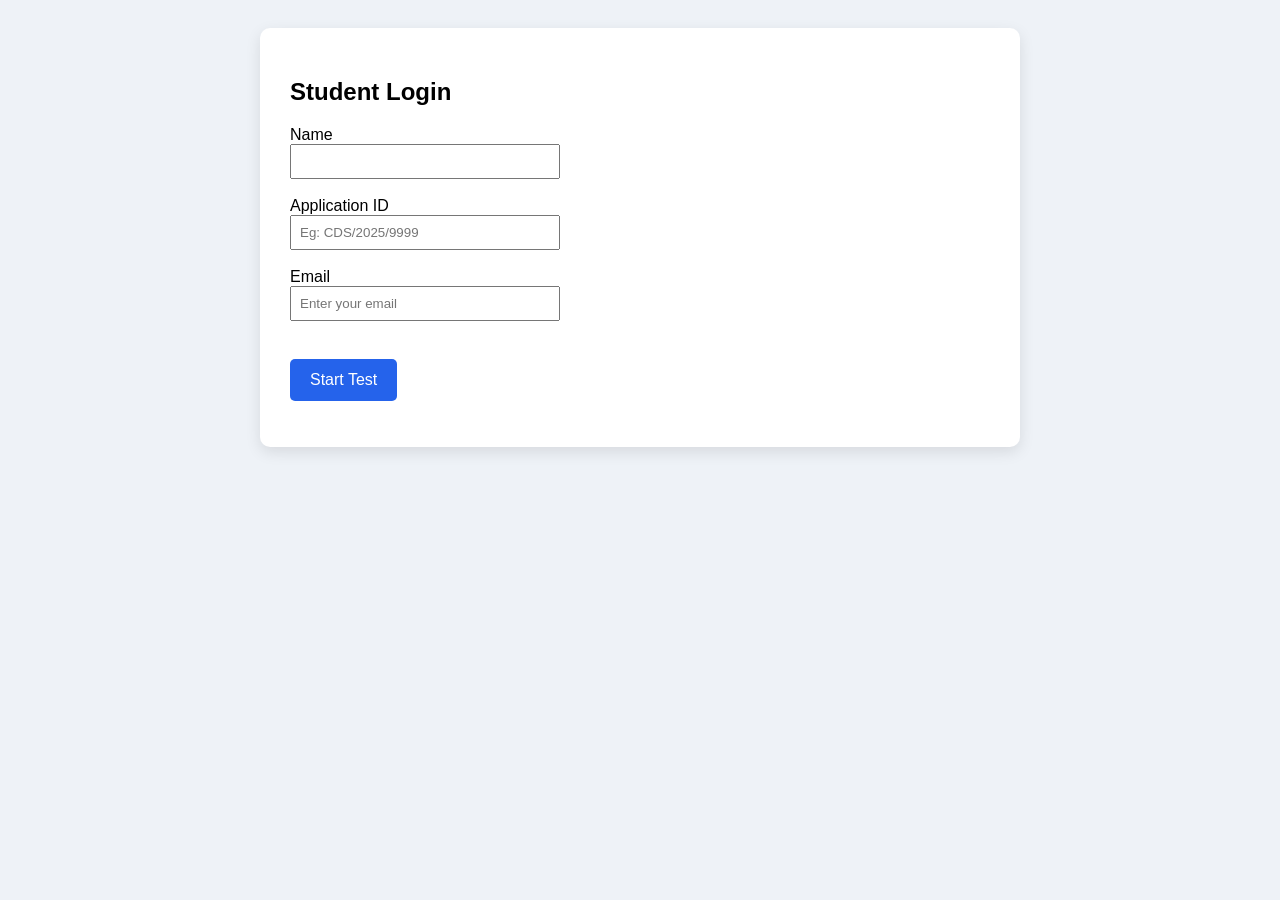
==== index.html @ a3d5f24b "final updation" ====
<!DOCTYPE html>
<html>
<head>
<title>Secure Online Quiz</title>

<style>
body{
font-family:'Segoe UI',sans-serif;
background:#eef2f7;
padding:20px;
}

.card{
background:white;
padding:30px;
border-radius:10px;
box-shadow:0 5px 15px rgba(0,0,0,0.1);
max-width:700px;
margin:auto;
}

button{
background:#2563eb;
border:none;
color:white;
padding:12px 20px;
border-radius:5px;
font-size:16px;
margin-top:20px;
cursor:pointer;
}

button:hover{background:#1d4ed8}

.hidden{display:none}

#timer{
color:#ef4444;
font-weight:bold;
font-size:22px;
margin-bottom:20px;
}

.warning{color:red;font-weight:bold}

input{padding:8px;width:250px}

</style>
</head>

<body>

<div class="card" id="login">

<h2>Student Login</h2>

<label>Name</label><br>
<input id="name"><br><br>

<label>Application ID</label><br>
<input id="appId" placeholder="Eg: CDS/2025/9999"><br><br>
<label>Email</label><br>
<input id="email" type="email" placeholder="Enter your email"><br><br>
<button id="startBtn" onclick="startTest()">Start Test</button>

<p id="loginWarning" class="warning"></p>

</div>


<div class="card hidden" id="quiz">

<h2>Online Test</h2>

<div id="timer"></div>

<p class="warning" id="warning"></p>

<div id="question-container"></div>

<button id="nextBtn" style="display:none" onclick="nextQuestion()">Next</button>

</div>


<div class="card hidden" id="result">

<h2>Result</h2>

<p id="scoreMsg"></p>

<p id="percentMsg"></p>

<div id="analysis"></div>

</div>


<script>

// GOOGLE SHEET SCRIPT URL

const GOOGLE_SCRIPT_URL="https://script.google.com/macros/s/AKfycbyIf55osyMQiEn581AC1iIsvWRs68b0gySO1L6A1wuIgjIniElbO14hxaP3WMISP-GvwA/exec";


let questions = []
let selectedQuestions=[]

let userAnswers={}

let currentIndex=0

let timer

let time=10*60

let userName
let appId
let userEmail

let examStarted=false

let submitted=false
if(localStorage.getItem("examStarted")=="true"){

alert("Page refresh detected. Exam already started.")

document.body.innerHTML="<h2 style='text-align:center;color:red'>Exam session closed due to refresh.</h2>"

throw new Error("Exam locked")

}
function shuffleArray(array){

for(let i=array.length-1;i>0;i--){

let j = Math.floor(Math.random()*(i+1))

let temp = array[i]

array[i] = array[j]

array[j] = temp

}

}
async function loadQuestions(){

let cached = sessionStorage.getItem("quizQuestions")

if(cached){
questions = JSON.parse(cached)
return
}

let res = await fetch(GOOGLE_SCRIPT_URL + "?t=" + Date.now())

questions = await res.json()

sessionStorage.setItem("quizQuestions",JSON.stringify(questions))

console.log("Questions loaded:", questions)

}

async function checkApplicationId(appId){

let res = await fetch(`${GOOGLE_SCRIPT_URL}?appId=${appId}`)

let result = await res.text()

return result

}
function validateApplicationId(id){

// length check
if(id.length !== 13){
return "Application ID must be 13 characters (Eg: CDS/2025/9999)";
}

// format check using regex
let pattern = /^CDS\/\d{4}\/\d{4}$/;

if(!pattern.test(id)){
return "Application ID must be like CDS/2025/9999 (CDS must be capital)";
}

return "valid";

}

async function startTest(){
enterFullscreen()
currentIndex = 0;
userAnswers = {};
time = 10*60;

userName=document.getElementById("name").value
appId=document.getElementById("appId").value.trim()
userEmail = document.getElementById("email").value.trim()

// Validate Application ID
let validation = validateApplicationId(appId)

if(validation !== "valid"){
document.getElementById("loginWarning").innerText = validation
return
}

if(!userName || !appId){
document.getElementById("loginWarning").innerText="Enter details"
return
}

if(!userEmail.includes("@")){
document.getElementById("loginWarning").innerText="Enter valid email"
return
}
// disable button after validation success
document.getElementById("startBtn").disabled = true
document.getElementById("startBtn").innerText = "Starting..."


let status = await checkApplicationId(appId)

if(status=="exists"){
alert("You have already attempted this exam")
return
}

await loadQuestions()
if(questions.length==0){
alert("No questions available")
return
}

selectedQuestions=[...questions]

shuffleArray(selectedQuestions)

selectedQuestions=selectedQuestions.slice(0,10)


examStarted=true
localStorage.setItem("examStarted","true")
document.getElementById("login").classList.add("hidden")
document.getElementById("quiz").classList.remove("hidden")

showQuestion()
startTimer()

}


function enterFullscreen(){
document.documentElement.requestFullscreen().catch(()=>{})
}


function startTimer(){
updateTimer()

timer=setInterval(()=>{

 time--
 updateTimer()

 if(time<=0){
 clearInterval(timer)
 submitTest()
 }

},1000)

}


function updateTimer(){
let m=Math.floor(time/60)
let s=time%60

document.getElementById("timer").innerText=`Time Left: ${m}m ${s}s`
}
function saveAnswer(option){

userAnswers[currentIndex] = option

document.getElementById("nextBtn").style.display="inline"
// enable next button
document.getElementById("nextBtn").disabled = false

}

function showQuestion(){

let q=selectedQuestions[currentIndex]

let options = q.options.map(opt => ({
text: opt,
correct: opt === q.answer
}))

shuffleArray(options)

let html=`<h3>Question ${currentIndex+1} of ${selectedQuestions.length}</h3>
<h3>${q.q}</h3>`

options.forEach(o=>{
html+=`<input type="radio" name="opt" value="${o.text}" onclick="saveAnswer('${o.text}')"> ${o.text}<br>`
})

document.getElementById("question-container").innerHTML=html

// hide next button initially
document.getElementById("nextBtn").style.display="none"

// disable next button until option selected
document.getElementById("nextBtn").disabled = true

if(currentIndex==selectedQuestions.length-1)
 document.getElementById("nextBtn").innerText="Submit"

}


function enableNext(){
 document.getElementById("nextBtn").style.display="inline"
}


function nextQuestion(){

if(currentIndex < selectedQuestions.length-1){
 currentIndex++
 showQuestion()
}
else{
 submitTest()
}

}


function submitTest(){

if(submitted) return
submitted=true
localStorage.removeItem("examStarted")
clearInterval(timer)
let score=0
let analysis="<ol>"
let analysisData=[]

selectedQuestions.forEach((q,i)=>{

let ans=userAnswers[i] || "Not Answered"

if(ans===q.answer) score++

analysisData.push({
question:q.q,
options:q.options,
chosen:ans,
correct:q.answer
})

analysis+=`<li>${q.q}<br>Your: ${ans}<br>Correct: ${q.answer}</li><br>`

})

analysis+="</ol>"

let percent=((score/selectedQuestions.length)*100).toFixed(2)

sendToSheet(score,percent,analysisData)

document.getElementById("quiz").classList.add("hidden")
document.getElementById("result").classList.remove("hidden")

document.getElementById("scoreMsg").innerText=`Score: ${score}/${selectedQuestions.length}`
document.getElementById("percentMsg").innerText=`Percentage: ${percent}%`

document.getElementById("analysis").innerHTML =
"Detailed response sheet will be sent to your email after 30 minutes.";

}

async function sendToSheet(score,percent,analysisData){

try{

let res = await fetch(GOOGLE_SCRIPT_URL,{
method:"POST",
keepalive:true,
body:JSON.stringify({
name:userName,
appId:appId,
email:userEmail,
score:score,
percent:percent,
total:selectedQuestions.length,
questions:analysisData
}),
headers:{"Content-Type":"text/plain"}
})

let text = await res.text()

console.log("Server response:",text)

}catch(err){

console.error("Error sending result:",err)

}

}


// TAB SWITCH DETECTION

document.addEventListener("visibilitychange",()=>{
if(document.hidden && examStarted){
document.getElementById("warning").innerText="Tab switch detected. Test submitted.";
submitTest()
}
})


// FULLSCREEN EXIT DETECTION

document.addEventListener("fullscreenchange",()=>{
if(!document.fullscreenElement && examStarted){
document.getElementById("warning").innerText="Fullscreen exited. Test submitted.";
submitTest()
}
})
window.addEventListener("blur", function () {
    if (examStarted) {
        document.getElementById("warning").innerText =
            "You left the exam window. Test submitted.";
        submitTest();
    }
});

// DISABLE RIGHT CLICK

document.addEventListener("contextmenu",e=>e.preventDefault())

// DISABLE COPY

document.addEventListener("copy",e=>e.preventDefault())

// DISABLE PASTE

document.addEventListener("paste",e=>e.preventDefault())


// ESC KEY SUBMIT

document.addEventListener("keydown",function(e){

// ESC key
if(e.key=="Escape" && examStarted){
submitTest()
}

// F12
if(e.key=="F12"){
submitTest()
}

// CTRL+SHIFT+I
if(e.ctrlKey && e.shiftKey && e.key=="I"){
submitTest()
}

// CTRL+SHIFT+J
if(e.ctrlKey && e.shiftKey && e.key=="J"){
submitTest()
}

// CTRL+U (view source)
if(e.ctrlKey && e.key=="u"){
submitTest()
}
if(e.key=="F5"){
e.preventDefault()
submitTest()
}
})
// DETECT DEVTOOLS OPEN

setInterval(function(){

let start = performance.now()

debugger

let end = performance.now()

if(end - start > 100){

if(examStarted){
submitTest()
}

}

},1000)
</script>

</body>
</html>
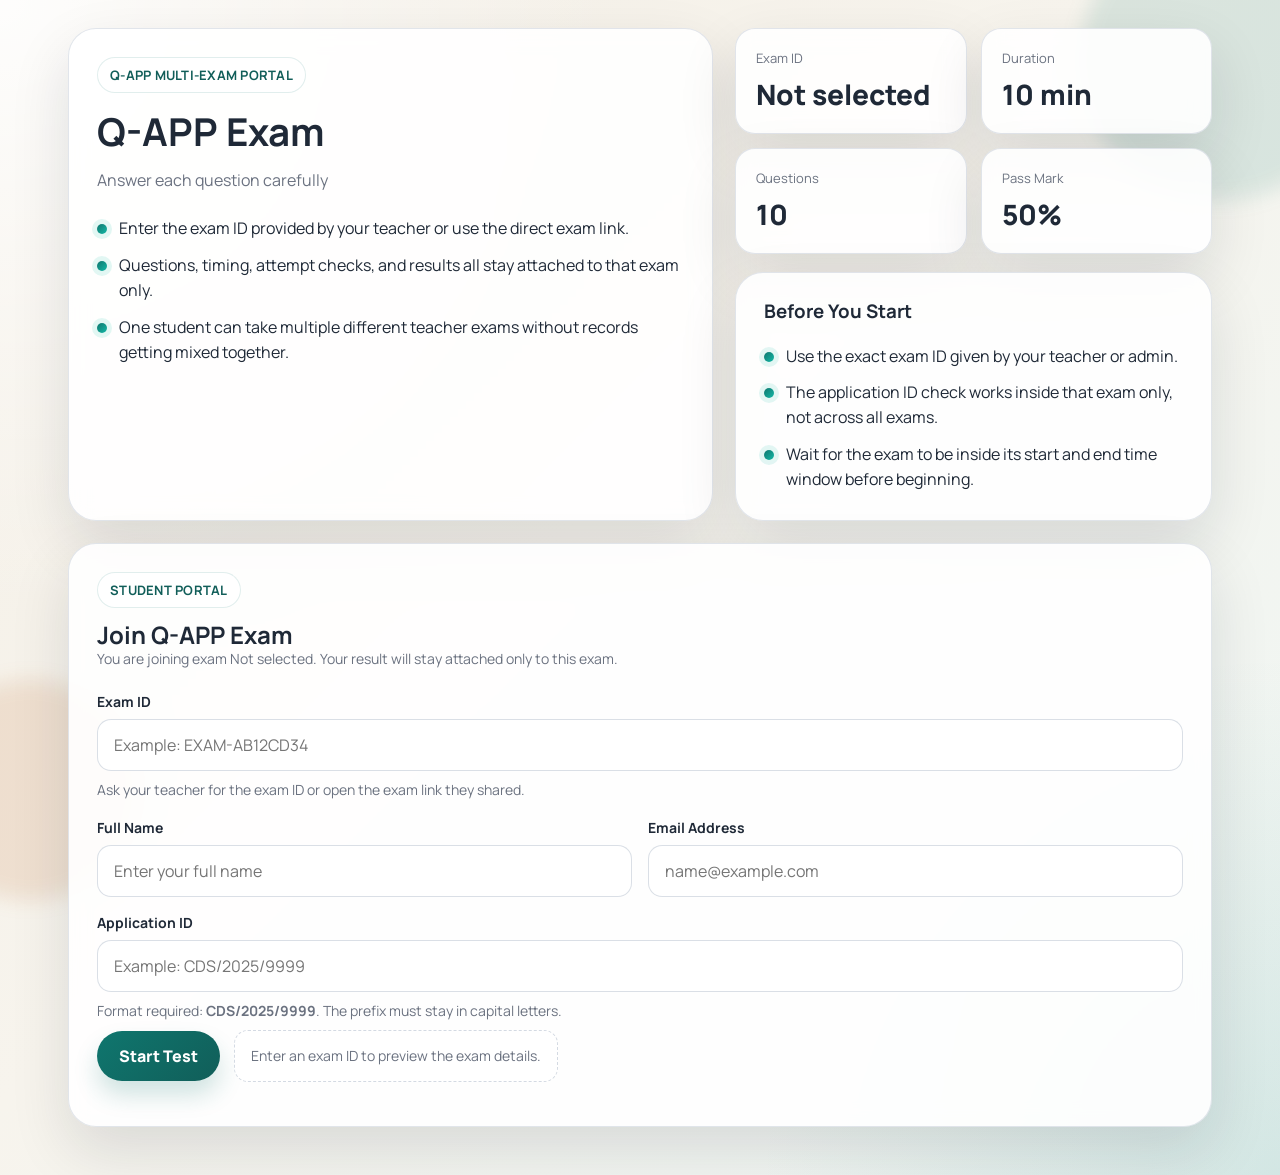
==== commit 966bbb0d: "doen successfully" ====
--- a/index.html
+++ b/index.html
@@ -1,516 +1,758 @@
 <!DOCTYPE html>
-<html>
+<html lang="en">
 <head>
-<title>Secure Online Quiz</title>
-
-<style>
-body{
-font-family:'Segoe UI',sans-serif;
-background:#eef2f7;
-padding:20px;
-}
-
-.card{
-background:white;
-padding:30px;
-border-radius:10px;
-box-shadow:0 5px 15px rgba(0,0,0,0.1);
-max-width:700px;
-margin:auto;
-}
-
-button{
-background:#2563eb;
-border:none;
-color:white;
-padding:12px 20px;
-border-radius:5px;
-font-size:16px;
-margin-top:20px;
-cursor:pointer;
-}
-
-button:hover{background:#1d4ed8}
-
-.hidden{display:none}
-
-#timer{
-color:#ef4444;
-font-weight:bold;
-font-size:22px;
-margin-bottom:20px;
-}
-
-.warning{color:red;font-weight:bold}
-
-input{padding:8px;width:250px}
-
-</style>
+<meta charset="UTF-8">
+<meta name="viewport" content="width=device-width, initial-scale=1">
+<title>Q-APP | Join Exam</title>
+<link rel="preconnect" href="https://fonts.googleapis.com">
+<link rel="preconnect" href="https://fonts.gstatic.com" crossorigin>
+<link rel="stylesheet" href="style.css">
 </head>
-
 <body>
 
-<div class="card" id="login">
-
-<h2>Student Login</h2>
-
-<label>Name</label><br>
-<input id="name"><br><br>
-
-<label>Application ID</label><br>
-<input id="appId" placeholder="Eg: CDS/2025/9999"><br><br>
-<label>Email</label><br>
-<input id="email" type="email" placeholder="Enter your email"><br><br>
-<button id="startBtn" onclick="startTest()">Start Test</button>
-
-<p id="loginWarning" class="warning"></p>
-
-</div>
-
-
-<div class="card hidden" id="quiz">
-
-<h2>Online Test</h2>
-
-<div id="timer"></div>
-
-<p class="warning" id="warning"></p>
-
-<div id="question-container"></div>
-
-<button id="nextBtn" style="display:none" onclick="nextQuestion()">Next</button>
-
-</div>
-
-
-<div class="card hidden" id="result">
-
-<h2>Result</h2>
-
-<p id="scoreMsg"></p>
-
-<p id="percentMsg"></p>
-
-<div id="analysis"></div>
-
-</div>
-
+<main class="app-shell">
+	<section class="hero" id="landingHero">
+		<div class="hero-panel">
+			<span class="eyebrow">Q-APP Multi-Exam Portal</span>
+			<h1 id="heroTitle">Join the exact exam shared by your teacher.</h1>
+			<p id="heroSubtitle">
+				Each exam now has its own exam ID. Students only see that particular teacher's exam, while questions and results stay separate from every other exam.
+			</p>
+			<ul class="hero-list">
+				<li>Enter the exam ID provided by your teacher or use the direct exam link.</li>
+				<li>Questions, timing, attempt checks, and results all stay attached to that exam only.</li>
+				<li>One student can take multiple different teacher exams without records getting mixed together.</li>
+			</ul>
+		</div>
+
+		<div class="stack">
+			<div class="stat-grid">
+				<div class="stat-card">
+					<span class="stat-label">Exam ID</span>
+					<span class="stat-value" id="heroExamIdStat">Required</span>
+				</div>
+				<div class="stat-card">
+					<span class="stat-label">Duration</span>
+					<span class="stat-value" id="heroDurationStat">--</span>
+				</div>
+				<div class="stat-card">
+					<span class="stat-label">Questions</span>
+					<span class="stat-value" id="heroQuestionStat">--</span>
+				</div>
+				<div class="stat-card">
+					<span class="stat-label">Pass Mark</span>
+					<span class="stat-value" id="heroPassStat">--</span>
+				</div>
+			</div>
+
+			<div class="card">
+				<h3>Before You Start</h3>
+				<ul class="info-list">
+					<li>Use the exact exam ID given by your teacher or admin.</li>
+					<li>The application ID check works inside that exam only, not across all exams.</li>
+					<li>Wait for the exam to be inside its start and end time window before beginning.</li>
+				</ul>
+			</div>
+		</div>
+	</section>
+
+	<section class="card" id="login">
+		<span class="eyebrow">Student Portal</span>
+		<h2 style="margin-top:14px;" id="loginHeading">Join your exam</h2>
+		<p class="helper-text" id="loginSummary">
+			Enter your exam ID and student details carefully. The app will load only that exam and save your result under the same exam ID.
+		</p>
+
+		<div class="input-grid">
+			<div class="field full">
+				<label for="examId">Exam ID</label>
+				<input id="examId" placeholder="Example: EXAM-AB12CD34">
+				<p class="helper-text" id="examIdHelp">Ask your teacher for the exam ID or open the exam link they shared.</p>
+			</div>
+
+			<div class="field">
+				<label for="name">Full Name</label>
+				<input id="name" autocomplete="name" placeholder="Enter your full name">
+			</div>
+
+			<div class="field">
+				<label for="email">Email Address</label>
+				<input id="email" type="email" autocomplete="email" placeholder="name@example.com">
+			</div>
+
+			<div class="field full">
+				<label for="appId">Application ID</label>
+				<input id="appId" placeholder="Example: CDS/2025/9999">
+				<p class="helper-text" id="appIdHelp">The application ID format depends on the teacher's exam setup.</p>
+			</div>
+		</div>
+
+		<div class="actions">
+			<button class="btn-primary" id="startBtn" onclick="startTest()">Start Test</button>
+			<div class="status" id="loginStatus">Enter an exam ID to preview the exam details.</div>
+		</div>
+
+		<div class="countdown-box" id="countdownBox">
+			<p class="helper-text" style="margin:0;color:inherit;">Test starting in</p>
+			<p class="countdown-number" id="countNumber">15</p>
+			<p class="helper-text" style="margin:0;color:inherit;">Please stay on this screen while the exam is prepared.</p>
+		</div>
+
+		<p id="loginWarning" class="danger-text" style="margin:16px 0 0;"></p>
+	</section>
+
+	<section class="card hidden" id="quiz">
+		<div class="quiz-header">
+			<div class="quiz-header-main">
+				<span class="eyebrow">Live Assessment</span>
+				<h2 id="quizHeading">Answer each question carefully</h2>
+				<div class="pill-row">
+					<span class="pill" id="studentBadge">Student session</span>
+					<span class="pill" id="examBadge">Exam: --</span>
+					<span class="pill" id="questionCountBadge">0 questions loaded</span>
+					<span class="pill" id="passBadge">Pass mark: --</span>
+				</div>
+			</div>
+			<div class="pill timer" id="timer">Time Left: 00m 00s</div>
+		</div>
+
+		<div class="progress-wrap">
+			<div class="progress-meta">
+				<span id="progressText">Question 1 of 1</span>
+				<span id="progressPercent">0% complete</span>
+			</div>
+			<div class="progress-bar" aria-hidden="true">
+				<div class="progress-fill" id="progressFill"></div>
+			</div>
+		</div>
+
+		<p class="warning-box hidden" id="warning"></p>
+
+		<div class="question-card">
+			<div id="question-container"></div>
+		</div>
+
+		<div class="actions">
+			<button class="btn-primary hidden" id="nextBtn" onclick="nextQuestion()">Next Question</button>
+			<div class="status" id="answerStatus">Select one option to continue.</div>
+		</div>
+	</section>
+
+	<section class="card hidden" id="result">
+		<span class="eyebrow">Assessment Complete</span>
+		<h2 style="margin-top:14px;">Your exam has been submitted</h2>
+		<p class="helper-text" id="resultIntro">
+			The result is saved only under this exam ID and will not be mixed with any other teacher's exam.
+		</p>
+
+		<div class="result-hero">
+			<div class="score-ring">
+				<div style="text-align:center;">
+					<strong id="scoreMsg">0/0</strong>
+					<span id="percentMsg">0% scored</span>
+				</div>
+			</div>
+
+			<div class="analysis-box">
+				<h3>Result Summary</h3>
+				<ul class="result-list">
+					<li id="resultLineOne">Your score has been calculated successfully.</li>
+					<li id="resultLineTwo">Your submission was recorded for the selected exam.</li>
+					<li id="resultLineThree">The response sheet will be emailed after the configured delay.</li>
+				</ul>
+				<p class="page-note" id="resultStatusNote">Result status will appear here after evaluation.</p>
+			</div>
+		</div>
+	</section>
+</main>
 
 <script>
-
-// GOOGLE SHEET SCRIPT URL
-
-const GOOGLE_SCRIPT_URL="https://script.google.com/macros/s/AKfycbyIf55osyMQiEn581AC1iIsvWRs68b0gySO1L6A1wuIgjIniElbO14hxaP3WMISP-GvwA/exec";
-
-
-let questions = []
-let selectedQuestions=[]
-
-let userAnswers={}
-
-let currentIndex=0
-
-let timer
-
-let time=10*60
-
-let userName
-let appId
-let userEmail
-
-let examStarted=false
-
-let submitted=false
-if(localStorage.getItem("examStarted")=="true"){
-
-alert("Page refresh detected. Exam already started.")
-
-document.body.innerHTML="<h2 style='text-align:center;color:red'>Exam session closed due to refresh.</h2>"
-
-throw new Error("Exam locked")
-
-}
-function shuffleArray(array){
-
-for(let i=array.length-1;i>0;i--){
-
-let j = Math.floor(Math.random()*(i+1))
-
-let temp = array[i]
-
-array[i] = array[j]
-
-array[j] = temp
-
-}
-
-}
-async function loadQuestions(){
-
-let cached = sessionStorage.getItem("quizQuestions")
-
-if(cached){
-questions = JSON.parse(cached)
-return
-}
-
-let res = await fetch(GOOGLE_SCRIPT_URL + "?t=" + Date.now())
-
-questions = await res.json()
-
-sessionStorage.setItem("quizQuestions",JSON.stringify(questions))
-
-console.log("Questions loaded:", questions)
-
-}
-
-async function checkApplicationId(appId){
-
-let res = await fetch(`${GOOGLE_SCRIPT_URL}?appId=${appId}`)
-
-let result = await res.text()
-
-return result
-
-}
-function validateApplicationId(id){
-
-// length check
-if(id.length !== 13){
-return "Application ID must be 13 characters (Eg: CDS/2025/9999)";
-}
-
-// format check using regex
-let pattern = /^CDS\/\d{4}\/\d{4}$/;
-
-if(!pattern.test(id)){
-return "Application ID must be like CDS/2025/9999 (CDS must be capital)";
-}
-
-return "valid";
-
-}
-
-async function startTest(){
-enterFullscreen()
-currentIndex = 0;
-userAnswers = {};
-time = 10*60;
-
-userName=document.getElementById("name").value
-appId=document.getElementById("appId").value.trim()
-userEmail = document.getElementById("email").value.trim()
-
-// Validate Application ID
-let validation = validateApplicationId(appId)
-
-if(validation !== "valid"){
-document.getElementById("loginWarning").innerText = validation
-return
-}
-
-if(!userName || !appId){
-document.getElementById("loginWarning").innerText="Enter details"
-return
-}
-
-if(!userEmail.includes("@")){
-document.getElementById("loginWarning").innerText="Enter valid email"
-return
-}
-// disable button after validation success
-document.getElementById("startBtn").disabled = true
-document.getElementById("startBtn").innerText = "Starting..."
-
-
-let status = await checkApplicationId(appId)
-
-if(status=="exists"){
-alert("You have already attempted this exam")
-return
-}
-
-await loadQuestions()
-if(questions.length==0){
-alert("No questions available")
-return
-}
-
-selectedQuestions=[...questions]
-
-shuffleArray(selectedQuestions)
-
-selectedQuestions=selectedQuestions.slice(0,10)
-
-
-examStarted=true
-localStorage.setItem("examStarted","true")
-document.getElementById("login").classList.add("hidden")
-document.getElementById("quiz").classList.remove("hidden")
-
-showQuestion()
-startTimer()
-
-}
-
-
-function enterFullscreen(){
-document.documentElement.requestFullscreen().catch(()=>{})
-}
-
-
-function startTimer(){
-updateTimer()
-
-timer=setInterval(()=>{
-
- time--
- updateTimer()
-
- if(time<=0){
- clearInterval(timer)
- submitTest()
- }
-
-},1000)
-
-}
-
-
-function updateTimer(){
-let m=Math.floor(time/60)
-let s=time%60
-
-document.getElementById("timer").innerText=`Time Left: ${m}m ${s}s`
-}
-function saveAnswer(option){
-
-userAnswers[currentIndex] = option
-
-document.getElementById("nextBtn").style.display="inline"
-// enable next button
-document.getElementById("nextBtn").disabled = false
-
-}
-
-function showQuestion(){
-
-let q=selectedQuestions[currentIndex]
-
-let options = q.options.map(opt => ({
-text: opt,
-correct: opt === q.answer
-}))
-
-shuffleArray(options)
-
-let html=`<h3>Question ${currentIndex+1} of ${selectedQuestions.length}</h3>
-<h3>${q.q}</h3>`
-
-options.forEach(o=>{
-html+=`<input type="radio" name="opt" value="${o.text}" onclick="saveAnswer('${o.text}')"> ${o.text}<br>`
-})
-
-document.getElementById("question-container").innerHTML=html
-
-// hide next button initially
-document.getElementById("nextBtn").style.display="none"
-
-// disable next button until option selected
-document.getElementById("nextBtn").disabled = true
-
-if(currentIndex==selectedQuestions.length-1)
- document.getElementById("nextBtn").innerText="Submit"
-
-}
-
-
-function enableNext(){
- document.getElementById("nextBtn").style.display="inline"
-}
-
-
-function nextQuestion(){
-
-if(currentIndex < selectedQuestions.length-1){
- currentIndex++
- showQuestion()
-}
-else{
- submitTest()
-}
-
-}
-
-
-function submitTest(){
-
-if(submitted) return
-submitted=true
-localStorage.removeItem("examStarted")
-clearInterval(timer)
-let score=0
-let analysis="<ol>"
-let analysisData=[]
-
-selectedQuestions.forEach((q,i)=>{
-
-let ans=userAnswers[i] || "Not Answered"
-
-if(ans===q.answer) score++
-
-analysisData.push({
-question:q.q,
-options:q.options,
-chosen:ans,
-correct:q.answer
-})
-
-analysis+=`<li>${q.q}<br>Your: ${ans}<br>Correct: ${q.answer}</li><br>`
-
-})
-
-analysis+="</ol>"
-
-let percent=((score/selectedQuestions.length)*100).toFixed(2)
-
-sendToSheet(score,percent,analysisData)
-
-document.getElementById("quiz").classList.add("hidden")
-document.getElementById("result").classList.remove("hidden")
-
-document.getElementById("scoreMsg").innerText=`Score: ${score}/${selectedQuestions.length}`
-document.getElementById("percentMsg").innerText=`Percentage: ${percent}%`
-
-document.getElementById("analysis").innerHTML =
-"Detailed response sheet will be sent to your email after 30 minutes.";
-
-}
-
-async function sendToSheet(score,percent,analysisData){
-
-try{
-
-let res = await fetch(GOOGLE_SCRIPT_URL,{
-method:"POST",
-keepalive:true,
-body:JSON.stringify({
-name:userName,
-appId:appId,
-email:userEmail,
-score:score,
-percent:percent,
-total:selectedQuestions.length,
-questions:analysisData
-}),
-headers:{"Content-Type":"text/plain"}
-})
-
-let text = await res.text()
-
-console.log("Server response:",text)
-
-}catch(err){
-
-console.error("Error sending result:",err)
-
-}
-
-}
-
-
-// TAB SWITCH DETECTION
-
-document.addEventListener("visibilitychange",()=>{
-if(document.hidden && examStarted){
-document.getElementById("warning").innerText="Tab switch detected. Test submitted.";
-submitTest()
-}
-})
-
-
-// FULLSCREEN EXIT DETECTION
-
-document.addEventListener("fullscreenchange",()=>{
-if(!document.fullscreenElement && examStarted){
-document.getElementById("warning").innerText="Fullscreen exited. Test submitted.";
-submitTest()
-}
-})
-window.addEventListener("blur", function () {
-    if (examStarted) {
-        document.getElementById("warning").innerText =
-            "You left the exam window. Test submitted.";
-        submitTest();
-    }
+const GOOGLE_SCRIPT_URL = "https://script.google.com/macros/s/AKfycbxmhBOIiAolG49_mhHS8Fg_9p_io-mM-05m2Y-1OcFqAgLiw0Utf32GCW5mrQ1SDk-T4Q/exec";
+const DEFAULT_SETTINGS = {
+	examTitle: "Q-APP Exam",
+	examSubtitle: "Answer each question carefully",
+	durationMinutes: 10,
+	questionLimit: 10,
+	passPercentage: 50,
+	appIdPrefix: "CDS"
+};
+
+let activeExamId = "";
+let examMeta = null;
+let questions = [];
+let selectedQuestions = [];
+let userAnswers = {};
+let currentIndex = 0;
+let timer;
+let time = DEFAULT_SETTINGS.durationMinutes * 60;
+let userName = "";
+let appId = "";
+let userEmail = "";
+let examStarted = false;
+let submitted = false;
+let questionsReady = false;
+let startCountdownInterval;
+let startGateBlocked = false;
+let violationCount = 0;
+
+const queryParams = new URLSearchParams(window.location.search);
+const loginWarningEl = document.getElementById("loginWarning");
+const loginStatusEl = document.getElementById("loginStatus");
+const countdownBoxEl = document.getElementById("countdownBox");
+const countNumberEl = document.getElementById("countNumber");
+const warningEl = document.getElementById("warning");
+const answerStatusEl = document.getElementById("answerStatus");
+const nextBtnEl = document.getElementById("nextBtn");
+const questionContainerEl = document.getElementById("question-container");
+const progressFillEl = document.getElementById("progressFill");
+const progressTextEl = document.getElementById("progressText");
+const progressPercentEl = document.getElementById("progressPercent");
+const studentBadgeEl = document.getElementById("studentBadge");
+const examBadgeEl = document.getElementById("examBadge");
+const questionCountBadgeEl = document.getElementById("questionCountBadge");
+const passBadgeEl = document.getElementById("passBadge");
+const heroTitleEl = document.getElementById("heroTitle");
+const heroSubtitleEl = document.getElementById("heroSubtitle");
+const heroExamIdStatEl = document.getElementById("heroExamIdStat");
+const heroDurationStatEl = document.getElementById("heroDurationStat");
+const heroQuestionStatEl = document.getElementById("heroQuestionStat");
+const heroPassStatEl = document.getElementById("heroPassStat");
+const loginHeadingEl = document.getElementById("loginHeading");
+const loginSummaryEl = document.getElementById("loginSummary");
+const appIdHelpEl = document.getElementById("appIdHelp");
+const quizHeadingEl = document.getElementById("quizHeading");
+const resultStatusNoteEl = document.getElementById("resultStatusNote");
+
+if (sessionStorage.getItem("examStarted") === "true") {
+	alert("Page refresh detected. Exam already started.");
+	document.body.innerHTML = "<main class='app-shell'><section class='card'><h2 style='color:#b91c1c;'>Exam session closed due to refresh.</h2><p class='helper-text'>To protect the attempt, the current session has been locked. Please contact the exam administrator if this happened by mistake.</p></section></main>";
+	throw new Error("Exam locked");
+}
+
+function getSettings() {
+	return examMeta || { ...DEFAULT_SETTINGS, examId: activeExamId || "Not selected" };
+}
+
+function updateUiFromMeta() {
+	const settings = getSettings();
+	document.title = `${settings.examTitle} | Join Exam`;
+	heroTitleEl.textContent = settings.examTitle || "Join the exact exam shared by your teacher.";
+	heroSubtitleEl.textContent = settings.examSubtitle || "Each teacher exam is separate and protected by its own exam ID.";
+	loginHeadingEl.textContent = settings.examTitle ? `Join ${settings.examTitle}` : "Join your exam";
+	loginSummaryEl.textContent = settings.examId
+		? `You are joining exam ${settings.examId}. Your result will stay attached only to this exam.`
+		: "Enter your exam ID and student details carefully. The app will load only that exam and save your result under the same exam ID.";
+	appIdHelpEl.innerHTML = `Format required: <strong>${settings.appIdPrefix}/2025/9999</strong>. The prefix must stay in capital letters.`;
+	document.getElementById("appId").placeholder = `Example: ${settings.appIdPrefix}/2025/9999`;
+	quizHeadingEl.textContent = settings.examSubtitle || DEFAULT_SETTINGS.examSubtitle;
+	heroExamIdStatEl.textContent = settings.examId || "Required";
+	heroDurationStatEl.textContent = `${settings.durationMinutes} min`;
+	heroQuestionStatEl.textContent = String(settings.questionLimit);
+	heroPassStatEl.textContent = `${settings.passPercentage}%`;
+	examBadgeEl.textContent = `Exam: ${settings.examId || "--"}`;
+	passBadgeEl.textContent = `Pass mark: ${settings.passPercentage}%`;
+	updateTimerDisplay(settings.durationMinutes * 60);
+}
+
+async function fetchExamMeta(examId) {
+	const safeExamId = String(examId || "").trim();
+	if (!safeExamId) {
+		examMeta = null;
+		activeExamId = "";
+		updateUiFromMeta();
+		return;
+	}
+
+	try {
+		setLoginStatus("Checking exam details...");
+		const response = await fetch(`${GOOGLE_SCRIPT_URL}?action=publicExamMeta&examId=${encodeURIComponent(safeExamId)}&t=${Date.now()}`);
+		const data = await response.json();
+
+		if (data.status === "not_found") {
+			examMeta = null;
+			activeExamId = safeExamId;
+			updateUiFromMeta();
+			setLoginError("Exam ID not found. Please check the code shared by your teacher.");
+			setLoginStatus("No matching exam was found.");
+			return;
+		}
+
+		examMeta = data.exam;
+		activeExamId = data.exam.examId;
+		updateUiFromMeta();
+
+		if (data.status === "before") {
+			setLoginStatus("This exam exists, but it has not started yet.");
+		} else if (data.status === "after") {
+			setLoginStatus("This exam exists, but its exam window has closed.");
+		} else if (data.status === "inactive") {
+			setLoginStatus("This exam is currently inactive.");
+		} else {
+			setLoginStatus("Exam found. You can begin when you are ready.");
+		}
+	} catch (error) {
+		console.error(error);
+		setLoginStatus("Could not load exam details right now.");
+	}
+}
+
+function shuffleArray(array) {
+	for (let i = array.length - 1; i > 0; i--) {
+		const j = Math.floor(Math.random() * (i + 1));
+		const temp = array[i];
+		array[i] = array[j];
+		array[j] = temp;
+	}
+}
+
+function setLoginError(message) {
+	loginWarningEl.textContent = message;
+}
+
+function setLoginStatus(message) {
+	loginStatusEl.textContent = message;
+}
+
+function validateApplicationId(id) {
+	const settings = getSettings();
+	const expectedLength = `${settings.appIdPrefix}/2025/9999`.length;
+
+	if (id.length !== expectedLength) {
+		return `Application ID must be ${expectedLength} characters, for example ${settings.appIdPrefix}/2025/9999.`;
+	}
+
+	const escapedPrefix = settings.appIdPrefix.replace(/[.*+?^${}()|[\]\\]/g, "\\$&");
+	const pattern = new RegExp(`^${escapedPrefix}\\/\\d{4}\\/\\d{4}$`);
+
+	if (!pattern.test(id)) {
+		return `Application ID must match the format ${settings.appIdPrefix}/2025/9999 and ${settings.appIdPrefix} must stay in capital letters.`;
+	}
+
+	return "valid";
+}
+
+function blockStart(message) {
+	startGateBlocked = true;
+	clearInterval(startCountdownInterval);
+	countdownBoxEl.style.display = "none";
+	document.getElementById("startBtn").disabled = false;
+	document.getElementById("startBtn").textContent = "Start Test";
+	setLoginStatus(message);
+}
+
+function startCountdown() {
+	let count = 15;
+	countdownBoxEl.style.display = "block";
+	countNumberEl.textContent = String(count);
+
+	startCountdownInterval = setInterval(() => {
+		if (startGateBlocked) {
+			clearInterval(startCountdownInterval);
+			return;
+		}
+
+		count -= 1;
+		countNumberEl.textContent = String(count);
+
+		if (count === 0) {
+			clearInterval(startCountdownInterval);
+			const wait = setInterval(() => {
+				if (startGateBlocked) {
+					clearInterval(wait);
+					return;
+				}
+
+				if (questionsReady) {
+					clearInterval(wait);
+					document.getElementById("landingHero").classList.add("hidden");
+					document.getElementById("login").classList.add("hidden");
+					document.getElementById("quiz").classList.remove("hidden");
+					showQuestion();
+					startTimer();
+				}
+			}, 100);
+		}
+	}, 1000);
+}
+
+async function startTest() {
+	enterFullscreen();
+	currentIndex = 0;
+	userAnswers = {};
+	time = getSettings().durationMinutes * 60;
+	submitted = false;
+	questionsReady = false;
+	startGateBlocked = false;
+	violationCount = 0;
+	warningEl.classList.add("hidden");
+	warningEl.textContent = "";
+	setLoginError("");
+
+	activeExamId = document.getElementById("examId").value.trim().toUpperCase();
+	userName = document.getElementById("name").value.trim();
+	appId = document.getElementById("appId").value.trim();
+	userEmail = document.getElementById("email").value.trim();
+
+	if (!activeExamId) {
+		setLoginError("Please enter the exam ID shared by your teacher.");
+		return;
+	}
+
+	if (!examMeta || examMeta.examId !== activeExamId) {
+		await fetchExamMeta(activeExamId);
+	}
+
+	if (!examMeta || examMeta.examId !== activeExamId) {
+		return;
+	}
+
+	const validation = validateApplicationId(appId);
+	if (validation !== "valid") {
+		setLoginError(validation);
+		return;
+	}
+
+	if (!userName || !appId) {
+		setLoginError("Please enter your name and application ID.");
+		return;
+	}
+
+	if (!userEmail.includes("@")) {
+		setLoginError("Please enter a valid email address.");
+		return;
+	}
+
+	const startBtn = document.getElementById("startBtn");
+	startBtn.disabled = true;
+	startBtn.textContent = "Preparing Test...";
+	setLoginStatus(`Checking eligibility for ${activeExamId}...`);
+
+	startCountdown();
+	loadExamData();
+}
+
+async function loadExamData() {
+	try {
+		const attemptResponse = await fetch(`${GOOGLE_SCRIPT_URL}?action=attemptStatus&examId=${encodeURIComponent(activeExamId)}&appId=${encodeURIComponent(appId)}&t=${Date.now()}`);
+		const attemptStatus = await attemptResponse.text();
+
+		if (attemptStatus === "exists") {
+			alert("You have already attempted this exam.");
+			blockStart("This application ID has already been used for this exam.");
+			return;
+		}
+
+		const response = await fetch(`${GOOGLE_SCRIPT_URL}?action=studentExam&examId=${encodeURIComponent(activeExamId)}&t=${Date.now()}`);
+		const data = await response.json();
+
+		if (data.status !== "open") {
+			const map = {
+				not_found: "Exam ID not found.",
+				before: "This exam has not started yet.",
+				after: "This exam is closed.",
+				inactive: "This exam is inactive."
+			};
+			alert(map[data.status] || "This exam is not available.");
+			blockStart(map[data.status] || "This exam is not available.");
+			return;
+		}
+
+		examMeta = data.exam;
+		questions = Array.isArray(data.questions) ? data.questions : [];
+		updateUiFromMeta();
+
+		if (!questions.length) {
+			alert("No questions are available for this exam.");
+			blockStart("No questions are available for this exam right now.");
+			return;
+		}
+
+		selectedQuestions = [...questions];
+		shuffleArray(selectedQuestions);
+		selectedQuestions = selectedQuestions.slice(0, examMeta.questionLimit);
+		questionsReady = true;
+		examStarted = true;
+		sessionStorage.setItem("examStarted", "true");
+		sessionStorage.setItem("activeExamId", activeExamId);
+		questionCountBadgeEl.textContent = `${selectedQuestions.length} questions loaded`;
+		studentBadgeEl.textContent = userName ? `Candidate: ${userName}` : "Student session";
+		setLoginStatus(`Questions are ready for ${activeExamId}.`);
+	} catch (error) {
+		console.error(error);
+		blockStart("We could not prepare this exam. Please try again later.");
+	}
+}
+
+function enterFullscreen() {
+	if (!document.fullscreenElement) {
+		document.documentElement.requestFullscreen().catch(() => {});
+	}
+}
+
+function startTimer() {
+	const endTime = Date.now() + (time * 1000);
+
+	timer = setInterval(() => {
+		const remaining = Math.floor((endTime - Date.now()) / 1000);
+		if (remaining <= 0) {
+			clearInterval(timer);
+			updateTimerDisplay(0);
+			submitTest();
+			return;
+		}
+		updateTimerDisplay(remaining);
+	}, 1000);
+}
+
+function updateTimerDisplay(seconds) {
+	const m = Math.floor(seconds / 60);
+	const s = seconds % 60;
+	document.getElementById("timer").textContent = `Time Left: ${m}m ${String(s).padStart(2, "0")}s`;
+}
+
+function updateProgress() {
+	const total = selectedQuestions.length || 1;
+	const current = currentIndex + 1;
+	const percent = Math.round((current / total) * 100);
+	progressFillEl.style.width = `${percent}%`;
+	progressTextEl.textContent = `Question ${current} of ${total}`;
+	progressPercentEl.textContent = `${percent}% complete`;
+}
+
+function saveAnswer(option) {
+	userAnswers[currentIndex] = option;
+	nextBtnEl.classList.remove("hidden");
+	nextBtnEl.disabled = false;
+	answerStatusEl.textContent = "Answer saved for this question. Continue when you are ready.";
+	document.querySelectorAll(".option-box").forEach((box) => {
+		box.classList.toggle("selected", box.dataset.value === option);
+	});
+}
+
+function renderOptions(options) {
+	const optionsWrap = document.createElement("div");
+	optionsWrap.className = "options";
+
+	options.forEach((optionText, optionIndex) => {
+		const label = document.createElement("label");
+		label.className = "option-box";
+		label.dataset.value = optionText;
+
+		const input = document.createElement("input");
+		input.type = "radio";
+		input.name = "opt";
+		input.value = optionText;
+		input.addEventListener("change", () => saveAnswer(optionText));
+
+		const optionLabel = document.createElement("span");
+		optionLabel.className = "option-label";
+		optionLabel.textContent = String.fromCharCode(65 + optionIndex) + ".";
+
+		const optionTextSpan = document.createElement("span");
+		optionTextSpan.className = "option-text";
+		optionTextSpan.textContent = optionText;
+
+		label.appendChild(input);
+		label.appendChild(optionLabel);
+		label.appendChild(optionTextSpan);
+		optionsWrap.appendChild(label);
+	});
+
+	return optionsWrap;
+}
+
+function showQuestion() {
+	const q = selectedQuestions[currentIndex];
+	const options = [...q.options];
+	shuffleArray(options);
+
+	updateProgress();
+	questionContainerEl.innerHTML = "";
+
+	const title = document.createElement("p");
+	title.className = "helper-text";
+	title.style.margin = "0 0 10px";
+	title.textContent = `Question ${currentIndex + 1}`;
+
+	const questionTitle = document.createElement("h3");
+	questionTitle.className = "question-title";
+	questionTitle.textContent = q.q;
+
+	questionContainerEl.appendChild(title);
+	questionContainerEl.appendChild(questionTitle);
+	questionContainerEl.appendChild(renderOptions(options));
+
+	nextBtnEl.classList.add("hidden");
+	nextBtnEl.disabled = true;
+	nextBtnEl.textContent = currentIndex === selectedQuestions.length - 1 ? "Submit Test" : "Next Question";
+	answerStatusEl.textContent = "Select one option to continue.";
+}
+
+function nextQuestion() {
+	if (currentIndex < selectedQuestions.length - 1) {
+		currentIndex += 1;
+		showQuestion();
+	} else {
+		submitTest();
+	}
+}
+
+function submitTest() {
+	if (submitted) {
+		return;
+	}
+
+	submitted = true;
+	examStarted = false;
+	sessionStorage.removeItem("examStarted");
+	clearInterval(timer);
+
+	let score = 0;
+	const analysisData = [];
+
+	selectedQuestions.forEach((q, index) => {
+		const ans = userAnswers[index] || "Not Answered";
+		if (ans === q.answer) {
+			score += 1;
+		}
+
+		analysisData.push({
+			question: q.q,
+			options: q.options,
+			chosen: ans,
+			correct: q.answer
+		});
+	});
+
+	const percent = selectedQuestions.length ? ((score / selectedQuestions.length) * 100).toFixed(2) : "0.00";
+	const passed = Number(percent) >= getSettings().passPercentage;
+	sendToSheet(score, percent, analysisData);
+
+	document.getElementById("quiz").classList.add("hidden");
+	document.getElementById("result").classList.remove("hidden");
+
+	document.getElementById("scoreMsg").textContent = `${score}/${selectedQuestions.length}`;
+	document.getElementById("percentMsg").textContent = `${percent}% scored`;
+	document.getElementById("resultLineOne").textContent = `You answered ${score} out of ${selectedQuestions.length} questions correctly in ${activeExamId}.`;
+	document.getElementById("resultLineTwo").textContent = `This submission is saved only for exam ${activeExamId}.`;
+	document.getElementById("resultLineThree").textContent = "The response sheet will be sent by email after the exam's configured delay.";
+	resultStatusNoteEl.textContent = passed
+		? `Status: Passed. Required score was ${getSettings().passPercentage}%.`
+		: `Status: Below pass mark. Required score was ${getSettings().passPercentage}%.`;
+	resultStatusNoteEl.style.color = passed ? "#166534" : "#b91c1c";
+}
+
+async function sendToSheet(score, percent, analysisData) {
+	try {
+		await fetch(GOOGLE_SCRIPT_URL, {
+			method: "POST",
+			keepalive: true,
+			body: JSON.stringify({
+				type: "saveResult",
+				examId: activeExamId,
+				name: userName,
+				appId: appId,
+				email: userEmail,
+				score: score,
+				percent: percent,
+				total: selectedQuestions.length,
+				questions: analysisData
+			}),
+			headers: { "Content-Type": "text/plain" }
+		});
+	} catch (error) {
+		console.error("Error sending result:", error);
+	}
+}
+
+function handleViolation(message) {
+	if (!examStarted || submitted) {
+		return;
+	}
+
+	violationCount += 1;
+	warningEl.classList.remove("hidden");
+	warningEl.textContent = `${message} Warning ${violationCount} of 2.`;
+
+	if (violationCount >= 2) {
+		warningEl.textContent = `${message} The test is being submitted to protect the attempt.`;
+		submitTest();
+	}
+}
+
+document.addEventListener("visibilitychange", () => {
+	if (document.hidden && examStarted) {
+		handleViolation("Tab switch detected.");
+	}
 });
 
-// DISABLE RIGHT CLICK
-
-document.addEventListener("contextmenu",e=>e.preventDefault())
-
-// DISABLE COPY
-
-document.addEventListener("copy",e=>e.preventDefault())
-
-// DISABLE PASTE
-
-document.addEventListener("paste",e=>e.preventDefault())
-
-
-// ESC KEY SUBMIT
-
-document.addEventListener("keydown",function(e){
-
-// ESC key
-if(e.key=="Escape" && examStarted){
-submitTest()
-}
-
-// F12
-if(e.key=="F12"){
-submitTest()
-}
-
-// CTRL+SHIFT+I
-if(e.ctrlKey && e.shiftKey && e.key=="I"){
-submitTest()
-}
-
-// CTRL+SHIFT+J
-if(e.ctrlKey && e.shiftKey && e.key=="J"){
-submitTest()
-}
-
-// CTRL+U (view source)
-if(e.ctrlKey && e.key=="u"){
-submitTest()
-}
-if(e.key=="F5"){
-e.preventDefault()
-submitTest()
-}
-})
-// DETECT DEVTOOLS OPEN
-
-setInterval(function(){
-
-let start = performance.now()
-
-debugger
-
-let end = performance.now()
-
-if(end - start > 100){
-
-if(examStarted){
-submitTest()
-}
-
-}
-
-},1000)
+document.addEventListener("fullscreenchange", () => {
+	if (!document.fullscreenElement && examStarted) {
+		handleViolation("Fullscreen was exited.");
+	}
+});
+
+window.addEventListener("blur", () => {
+	if (examStarted) {
+		handleViolation("The exam window lost focus.");
+	}
+});
+
+document.addEventListener("contextmenu", (e) => e.preventDefault());
+document.addEventListener("copy", (e) => e.preventDefault());
+document.addEventListener("paste", (e) => e.preventDefault());
+
+document.addEventListener("keydown", (e) => {
+	if (e.key === "Escape" && examStarted) {
+		handleViolation("Escape key pressed.");
+	}
+	if (e.key === "F12") {
+		handleViolation("Developer tools shortcut detected.");
+	}
+	if (e.ctrlKey && e.shiftKey && (e.key === "I" || e.key === "J")) {
+		handleViolation("Developer tools shortcut detected.");
+	}
+	if (e.ctrlKey && e.key.toLowerCase() === "u") {
+		handleViolation("View source shortcut detected.");
+	}
+	if (e.key === "F5") {
+		e.preventDefault();
+		handleViolation("Refresh shortcut detected.");
+	}
+});
+
+setInterval(() => {
+	const start = performance.now();
+	debugger;
+	const end = performance.now();
+	if (end - start > 100 && examStarted) {
+		handleViolation("Developer tools activity detected.");
+	}
+}, 1000);
+
+document.getElementById("examId").addEventListener("change", async (event) => {
+	setLoginError("");
+	const value = String(event.target.value || "").trim().toUpperCase();
+	event.target.value = value;
+	await fetchExamMeta(value);
+});
+
+document.getElementById("examId").addEventListener("blur", async (event) => {
+	const value = String(event.target.value || "").trim().toUpperCase();
+	event.target.value = value;
+	if (value) {
+		await fetchExamMeta(value);
+	}
+});
+
+const prefilledExamId = String(queryParams.get("examId") || "").trim().toUpperCase();
+if (prefilledExamId) {
+	document.getElementById("examId").value = prefilledExamId;
+	fetchExamMeta(prefilledExamId);
+} else {
+	updateUiFromMeta();
+}
 </script>
 
 </body>
-</html>+</html>
--- a/style.css
+++ b/style.css
@@ -0,0 +1,594 @@
+@import url("https://fonts.googleapis.com/css2?family=Manrope:wght@400;500;600;700;800&display=swap");
+
+:root {
+	--bg: #f4efe6;
+	--bg-accent: #e7dcc7;
+	--surface: rgba(255, 255, 255, 0.9);
+	--surface-strong: #ffffff;
+	--text: #1f2937;
+	--muted: #6b7280;
+	--border: rgba(148, 163, 184, 0.28);
+	--primary: #0f766e;
+	--primary-strong: #115e59;
+	--primary-soft: rgba(15, 118, 110, 0.12);
+	--danger: #b91c1c;
+	--danger-soft: rgba(185, 28, 28, 0.1);
+	--warning: #9a6700;
+	--warning-soft: rgba(245, 158, 11, 0.16);
+	--success: #166534;
+	--success-soft: rgba(34, 197, 94, 0.14);
+	--shadow: 0 24px 60px rgba(15, 23, 42, 0.12);
+	--radius-xl: 28px;
+	--radius-lg: 20px;
+	--radius-md: 14px;
+}
+
+* {
+	box-sizing: border-box;
+}
+
+html {
+	scroll-behavior: smooth;
+}
+
+body {
+	margin: 0;
+	min-height: 100vh;
+	font-family: "Manrope", "Segoe UI", sans-serif;
+	color: var(--text);
+	background:
+		radial-gradient(circle at top left, rgba(255, 255, 255, 0.9), transparent 35%),
+		radial-gradient(circle at bottom right, rgba(15, 118, 110, 0.12), transparent 30%),
+		linear-gradient(135deg, var(--bg) 0%, #f7f4ed 45%, #eef6f4 100%);
+}
+
+body::before,
+body::after {
+	content: "";
+	position: fixed;
+	border-radius: 999px;
+	filter: blur(10px);
+	pointer-events: none;
+	z-index: 0;
+}
+
+body::before {
+	width: 280px;
+	height: 280px;
+	top: -80px;
+	right: -80px;
+	background: rgba(15, 118, 110, 0.12);
+}
+
+body::after {
+	width: 220px;
+	height: 220px;
+	left: -80px;
+	bottom: 0;
+	background: rgba(180, 83, 9, 0.12);
+}
+
+.app-shell {
+	position: relative;
+	z-index: 1;
+	max-width: 1180px;
+	margin: 0 auto;
+	padding: 28px 18px 48px;
+}
+
+.hero {
+	display: grid;
+	grid-template-columns: 1.15fr 0.85fr;
+	gap: 22px;
+	align-items: stretch;
+	margin-bottom: 22px;
+}
+
+.hero-panel,
+.card,
+.stat-card {
+	background: var(--surface);
+	backdrop-filter: blur(10px);
+	border: 1px solid var(--border);
+	box-shadow: var(--shadow);
+}
+
+.hero-panel {
+	padding: 28px;
+	border-radius: var(--radius-xl);
+}
+
+.eyebrow {
+	display: inline-flex;
+	align-items: center;
+	gap: 8px;
+	padding: 8px 12px;
+	border-radius: 999px;
+	background: rgba(255, 255, 255, 0.72);
+	border: 1px solid rgba(15, 118, 110, 0.12);
+	color: var(--primary-strong);
+	font-size: 13px;
+	font-weight: 700;
+	letter-spacing: 0.02em;
+	text-transform: uppercase;
+}
+
+.hero h1,
+.card h2,
+.card h3 {
+	margin: 0;
+	line-height: 1.1;
+}
+
+.hero h1 {
+	font-size: clamp(2rem, 3vw, 3.4rem);
+	margin-top: 18px;
+}
+
+.hero p {
+	margin: 14px 0 0;
+	color: var(--muted);
+	font-size: 16px;
+	line-height: 1.7;
+}
+
+.hero-list,
+.info-list,
+.result-list {
+	margin: 22px 0 0;
+	padding: 0;
+	list-style: none;
+	display: grid;
+	gap: 12px;
+}
+
+.hero-list li,
+.info-list li,
+.result-list li {
+	display: flex;
+	align-items: flex-start;
+	gap: 12px;
+	color: var(--text);
+	line-height: 1.55;
+}
+
+.hero-list li::before,
+.info-list li::before,
+.result-list li::before {
+	content: "";
+	flex: 0 0 10px;
+	width: 10px;
+	height: 10px;
+	margin-top: 8px;
+	border-radius: 50%;
+	background: linear-gradient(135deg, var(--primary), #14b8a6);
+	box-shadow: 0 0 0 5px rgba(20, 184, 166, 0.12);
+}
+
+.stat-grid {
+	display: grid;
+	grid-template-columns: repeat(2, minmax(0, 1fr));
+	gap: 14px;
+}
+
+.stat-card {
+	padding: 20px;
+	border-radius: var(--radius-lg);
+}
+
+.stat-label {
+	display: block;
+	color: var(--muted);
+	font-size: 13px;
+	margin-bottom: 8px;
+}
+
+.stat-value {
+	display: block;
+	font-size: 28px;
+	font-weight: 800;
+}
+
+.card {
+	border-radius: var(--radius-xl);
+	padding: 28px;
+}
+
+.hidden {
+	display: none !important;
+}
+
+.stack {
+	display: grid;
+	gap: 18px;
+}
+
+.input-grid {
+	display: grid;
+	grid-template-columns: repeat(2, minmax(0, 1fr));
+	gap: 16px;
+	margin-top: 22px;
+}
+
+.field {
+	display: grid;
+	gap: 8px;
+}
+
+.field.full {
+	grid-column: 1 / -1;
+}
+
+.field label {
+	font-weight: 700;
+	font-size: 14px;
+}
+
+.field input,
+.field select,
+textarea {
+	width: 100%;
+	padding: 14px 16px;
+	border-radius: var(--radius-md);
+	border: 1px solid rgba(148, 163, 184, 0.35);
+	background: rgba(255, 255, 255, 0.9);
+	font: inherit;
+	color: var(--text);
+	transition: border-color 0.2s ease, box-shadow 0.2s ease, transform 0.2s ease;
+}
+
+.field input:focus,
+.field select:focus,
+textarea:focus {
+	outline: none;
+	border-color: rgba(15, 118, 110, 0.55);
+	box-shadow: 0 0 0 4px rgba(15, 118, 110, 0.12);
+	transform: translateY(-1px);
+}
+
+.helper-text {
+	margin: 0;
+	color: var(--muted);
+	font-size: 14px;
+	line-height: 1.6;
+}
+
+.actions {
+	display: flex;
+	align-items: center;
+	gap: 14px;
+	flex-wrap: wrap;
+	margin-top: 8px;
+}
+
+button {
+	border: 0;
+	border-radius: 999px;
+	padding: 14px 22px;
+	font: inherit;
+	font-weight: 800;
+	cursor: pointer;
+	transition: transform 0.18s ease, box-shadow 0.18s ease, background 0.18s ease;
+}
+
+button:hover {
+	transform: translateY(-1px);
+}
+
+button:disabled {
+	cursor: not-allowed;
+	transform: none;
+	opacity: 0.7;
+}
+
+.btn-primary {
+	background: linear-gradient(135deg, var(--primary) 0%, var(--primary-strong) 100%);
+	color: #fff;
+	box-shadow: 0 14px 24px rgba(15, 118, 110, 0.2);
+}
+
+.btn-secondary {
+	background: rgba(255, 255, 255, 0.9);
+	color: var(--text);
+	border: 1px solid rgba(148, 163, 184, 0.35);
+}
+
+.status,
+.warning-box,
+.success-box,
+.countdown-box {
+	padding: 14px 16px;
+	border-radius: var(--radius-md);
+	font-size: 14px;
+	line-height: 1.55;
+}
+
+.status {
+	background: rgba(255, 255, 255, 0.8);
+	border: 1px dashed rgba(148, 163, 184, 0.4);
+	color: var(--muted);
+}
+
+.warning-box {
+	background: var(--warning-soft);
+	border: 1px solid rgba(245, 158, 11, 0.28);
+	color: var(--warning);
+}
+
+.danger-text {
+	color: var(--danger);
+	font-weight: 700;
+}
+
+.success-box {
+	background: var(--success-soft);
+	border: 1px solid rgba(34, 197, 94, 0.22);
+	color: var(--success);
+}
+
+.countdown-box {
+	display: none;
+	background: linear-gradient(135deg, rgba(15, 118, 110, 0.1), rgba(20, 184, 166, 0.15));
+	border: 1px solid rgba(15, 118, 110, 0.2);
+	color: var(--primary-strong);
+}
+
+.countdown-number {
+	font-size: clamp(3rem, 10vw, 5rem);
+	font-weight: 800;
+	line-height: 1;
+	margin: 0;
+}
+
+.quiz-header {
+	display: flex;
+	justify-content: space-between;
+	align-items: center;
+	gap: 16px;
+	flex-wrap: wrap;
+	margin-bottom: 20px;
+}
+
+.quiz-header-main {
+	display: grid;
+	gap: 8px;
+}
+
+.pill-row {
+	display: flex;
+	gap: 10px;
+	flex-wrap: wrap;
+}
+
+.pill {
+	display: inline-flex;
+	align-items: center;
+	gap: 8px;
+	padding: 10px 14px;
+	border-radius: 999px;
+	font-size: 13px;
+	font-weight: 700;
+	background: rgba(255, 255, 255, 0.84);
+	border: 1px solid rgba(148, 163, 184, 0.28);
+}
+
+.pill.timer {
+	color: var(--danger);
+	background: rgba(255, 255, 255, 0.95);
+}
+
+.progress-wrap {
+	display: grid;
+	gap: 10px;
+	margin-bottom: 18px;
+}
+
+.progress-meta {
+	display: flex;
+	justify-content: space-between;
+	align-items: center;
+	gap: 12px;
+	font-size: 14px;
+	color: var(--muted);
+}
+
+.progress-bar {
+	height: 12px;
+	border-radius: 999px;
+	background: rgba(148, 163, 184, 0.18);
+	overflow: hidden;
+}
+
+.progress-fill {
+	height: 100%;
+	width: 0;
+	background: linear-gradient(90deg, var(--primary), #2dd4bf);
+	border-radius: inherit;
+	transition: width 0.25s ease;
+}
+
+.question-card {
+	padding: 24px;
+	border-radius: var(--radius-lg);
+	background: rgba(255, 255, 255, 0.88);
+	border: 1px solid rgba(148, 163, 184, 0.25);
+}
+
+.question-title {
+	margin: 0 0 12px;
+	font-size: clamp(1.2rem, 2vw, 1.6rem);
+}
+
+.question-text {
+	margin: 0;
+	font-size: 18px;
+	line-height: 1.7;
+}
+
+.options {
+	display: grid;
+	gap: 14px;
+	margin-top: 22px;
+}
+
+.option-box {
+	display: flex;
+	align-items: center;
+	gap: 14px;
+	padding: 16px 18px;
+	border-radius: 18px;
+	border: 1px solid rgba(148, 163, 184, 0.26);
+	background: rgba(255, 255, 255, 0.88);
+	cursor: pointer;
+	transition: transform 0.16s ease, border-color 0.16s ease, background 0.16s ease, box-shadow 0.16s ease;
+}
+
+.option-box:hover {
+	transform: translateY(-1px);
+	border-color: rgba(15, 118, 110, 0.32);
+	box-shadow: 0 12px 25px rgba(15, 23, 42, 0.08);
+}
+
+.option-box input {
+	margin: 0;
+	width: 18px;
+	height: 18px;
+	accent-color: var(--primary);
+}
+
+.option-box.selected {
+	border-color: rgba(15, 118, 110, 0.55);
+	background: rgba(15, 118, 110, 0.08);
+}
+
+.option-label {
+	font-weight: 700;
+	color: var(--primary-strong);
+	min-width: 30px;
+}
+
+.option-text {
+	line-height: 1.6;
+}
+
+.result-hero {
+	display: grid;
+	grid-template-columns: 0.9fr 1.1fr;
+	gap: 18px;
+	margin-top: 18px;
+}
+
+.score-ring {
+	display: grid;
+	place-items: center;
+	min-height: 240px;
+	border-radius: var(--radius-lg);
+	background: radial-gradient(circle at center, rgba(255, 255, 255, 0.95) 0%, rgba(226, 232, 240, 0.75) 100%);
+	border: 1px solid rgba(148, 163, 184, 0.24);
+}
+
+.score-ring strong {
+	display: block;
+	font-size: clamp(2.8rem, 5vw, 4rem);
+	line-height: 1;
+}
+
+.score-ring span {
+	color: var(--muted);
+	font-weight: 700;
+}
+
+.analysis-box {
+	padding: 22px;
+	border-radius: var(--radius-lg);
+	background: rgba(255, 255, 255, 0.88);
+	border: 1px solid rgba(148, 163, 184, 0.24);
+}
+
+.analysis-list {
+	margin: 18px 0 0;
+	padding-left: 20px;
+	line-height: 1.7;
+}
+
+.analysis-list li + li {
+	margin-top: 12px;
+}
+
+.analysis-list strong {
+	display: inline-block;
+	min-width: 72px;
+}
+
+.page-note {
+	margin-top: 18px;
+	color: var(--muted);
+	font-size: 14px;
+}
+
+.textarea-meta {
+	display: flex;
+	justify-content: space-between;
+	align-items: center;
+	gap: 12px;
+	flex-wrap: wrap;
+	margin-top: 10px;
+	font-size: 13px;
+	color: var(--muted);
+}
+
+textarea {
+	min-height: 320px;
+	resize: vertical;
+	line-height: 1.6;
+}
+
+.example-box {
+	padding: 18px;
+	border-radius: var(--radius-lg);
+	background: rgba(15, 118, 110, 0.06);
+	border: 1px solid rgba(15, 118, 110, 0.15);
+	font-family: "Courier New", monospace;
+	font-size: 14px;
+	line-height: 1.7;
+	white-space: pre-wrap;
+}
+
+@media (max-width: 900px) {
+	.hero,
+	.result-hero,
+	.input-grid {
+		grid-template-columns: 1fr;
+	}
+
+	.app-shell {
+		padding-top: 20px;
+	}
+}
+
+@media (max-width: 640px) {
+	.hero-panel,
+	.card,
+	.stat-card,
+	.question-card,
+	.analysis-box {
+		padding: 20px;
+		border-radius: 22px;
+	}
+
+	.quiz-header,
+	.actions,
+	.progress-meta,
+	.textarea-meta {
+		align-items: flex-start;
+	}
+
+	button {
+		width: 100%;
+		justify-content: center;
+	}
+
+	.stat-grid {
+		grid-template-columns: 1fr;
+	}
+}
